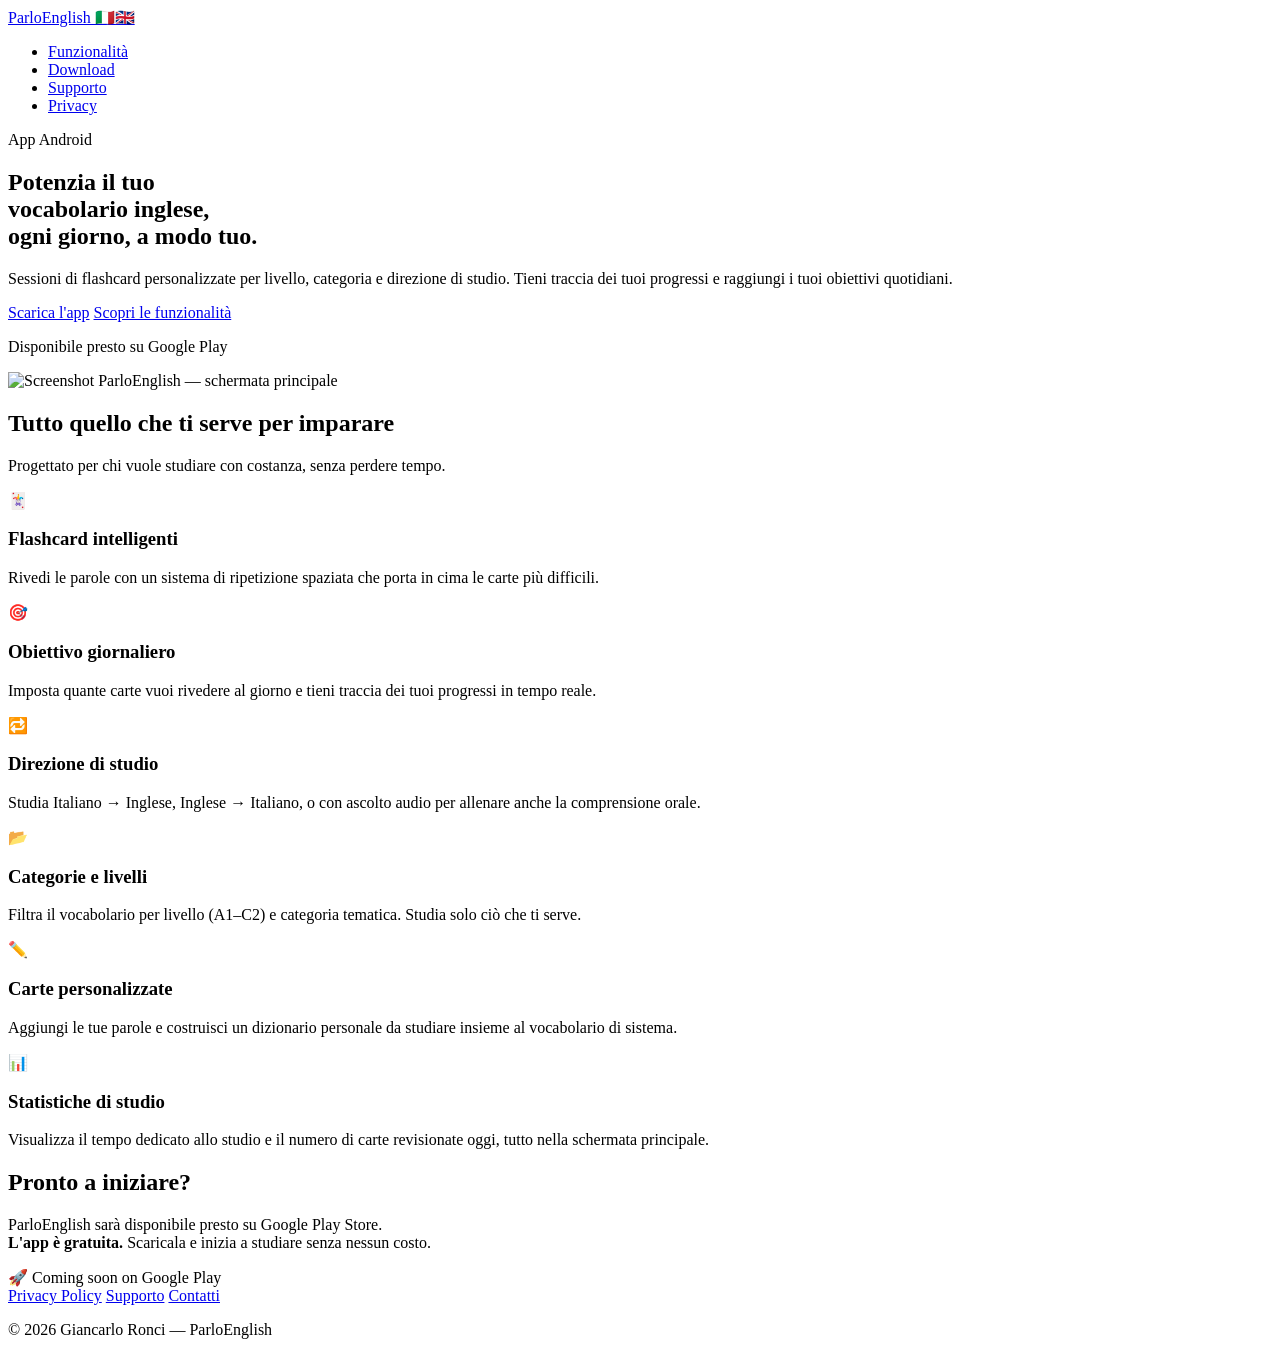
==== index.html @ d61b11ee "2026-06-03.1" ====
<!DOCTYPE html>
<html lang="it">
<head>
  <meta charset="UTF-8" />
  <meta name="viewport" content="width=device-width, initial-scale=1.0" />
  <title>ParloEnglish — Impara l'inglese con le flashcard</title>
  <meta name="description" content="ParloEnglish è l'app per imparare l'inglese con sessioni di flashcard personalizzate. Scegli livello, categorie e direzione di studio." />
  <link rel="stylesheet" href="css/style.css" />
</head>
<body>

  <nav>
    <a class="nav-logo" href="index.html">ParloEnglish 🇮🇹🇬🇧</a>
    <ul class="nav-links">
      <li><a href="#features">Funzionalità</a></li>
      <li><a href="#download">Download</a></li>
      <li><a href="support.html">Supporto</a></li>
      <li><a href="privacy-policy.html">Privacy</a></li>
    </ul>
  </nav>

  <!-- HERO -->
  <section class="hero">
    <div class="hero-text">
      <span class="hero-badge">App Android</span>
      <h1>Potenzia il tuo<br /><span>vocabolario inglese</span>,<br />ogni giorno, a modo tuo.</h1>
      <p>Sessioni di flashcard personalizzate per livello, categoria e direzione di studio. Tieni traccia dei tuoi progressi e raggiungi i tuoi obiettivi quotidiani.</p>
      <div class="hero-buttons">
        <a href="#download" class="btn-primary">Scarica l'app</a>
        <a href="#features" class="btn-secondary">Scopri le funzionalità</a>
      </div>
      <p class="coming-soon-label"><span class="orange-dot"></span>Disponibile presto su Google Play</p>
    </div>
    <div class="hero-image">
      <div class="phone-frame">
        <img src="images/screenshot1.jpg" alt="Screenshot ParloEnglish — schermata principale" />
      </div>
    </div>
  </section>

  <!-- FEATURES -->
  <section class="features" id="features">
    <h2 class="section-title">Tutto quello che ti serve per imparare</h2>
    <p class="section-sub">Progettato per chi vuole studiare con costanza, senza perdere tempo.</p>
    <div class="features-grid">
      <div class="feature-card">
        <div class="feature-icon">🃏</div>
        <h3>Flashcard intelligenti</h3>
        <p>Rivedi le parole con un sistema di ripetizione spaziata che porta in cima le carte più difficili.</p>
      </div>
      <div class="feature-card">
        <div class="feature-icon">🎯</div>
        <h3>Obiettivo giornaliero</h3>
        <p>Imposta quante carte vuoi rivedere al giorno e tieni traccia dei tuoi progressi in tempo reale.</p>
      </div>
      <div class="feature-card">
        <div class="feature-icon">🔁</div>
        <h3>Direzione di studio</h3>
        <p>Studia Italiano → Inglese, Inglese → Italiano, o con ascolto audio per allenare anche la comprensione orale.</p>
      </div>
      <div class="feature-card">
        <div class="feature-icon">📂</div>
        <h3>Categorie e livelli</h3>
        <p>Filtra il vocabolario per livello (A1–C2) e categoria tematica. Studia solo ciò che ti serve.</p>
      </div>
      <div class="feature-card">
        <div class="feature-icon">✏️</div>
        <h3>Carte personalizzate</h3>
        <p>Aggiungi le tue parole e costruisci un dizionario personale da studiare insieme al vocabolario di sistema.</p>
      </div>
      <div class="feature-card">
        <div class="feature-icon">📊</div>
        <h3>Statistiche di studio</h3>
        <p>Visualizza il tempo dedicato allo studio e il numero di carte revisionate oggi, tutto nella schermata principale.</p>
      </div>
    </div>
  </section>

  <!-- DOWNLOAD -->
  <section class="download" id="download">
    <h2>Pronto a iniziare?</h2>
    <p>ParloEnglish sarà disponibile presto su Google Play Store.<br />
    <strong>L'app è gratuita.</strong> Scaricala e inizia a studiare senza nessun costo.</p>
    <span class="coming-soon-badge">🚀 Coming soon on Google Play</span>
  </section>

  <!-- FOOTER -->
  <footer>
    <div class="footer-links">
      <a href="privacy-policy.html">Privacy Policy</a>
      <a href="support.html">Supporto</a>
      <a href="mailto:giancarlo.ronci@gmail.com">Contatti</a>
    </div>
    <p class="footer-copy">© 2026 Giancarlo Ronci — ParloEnglish</p>
  </footer>

</body>
</html>
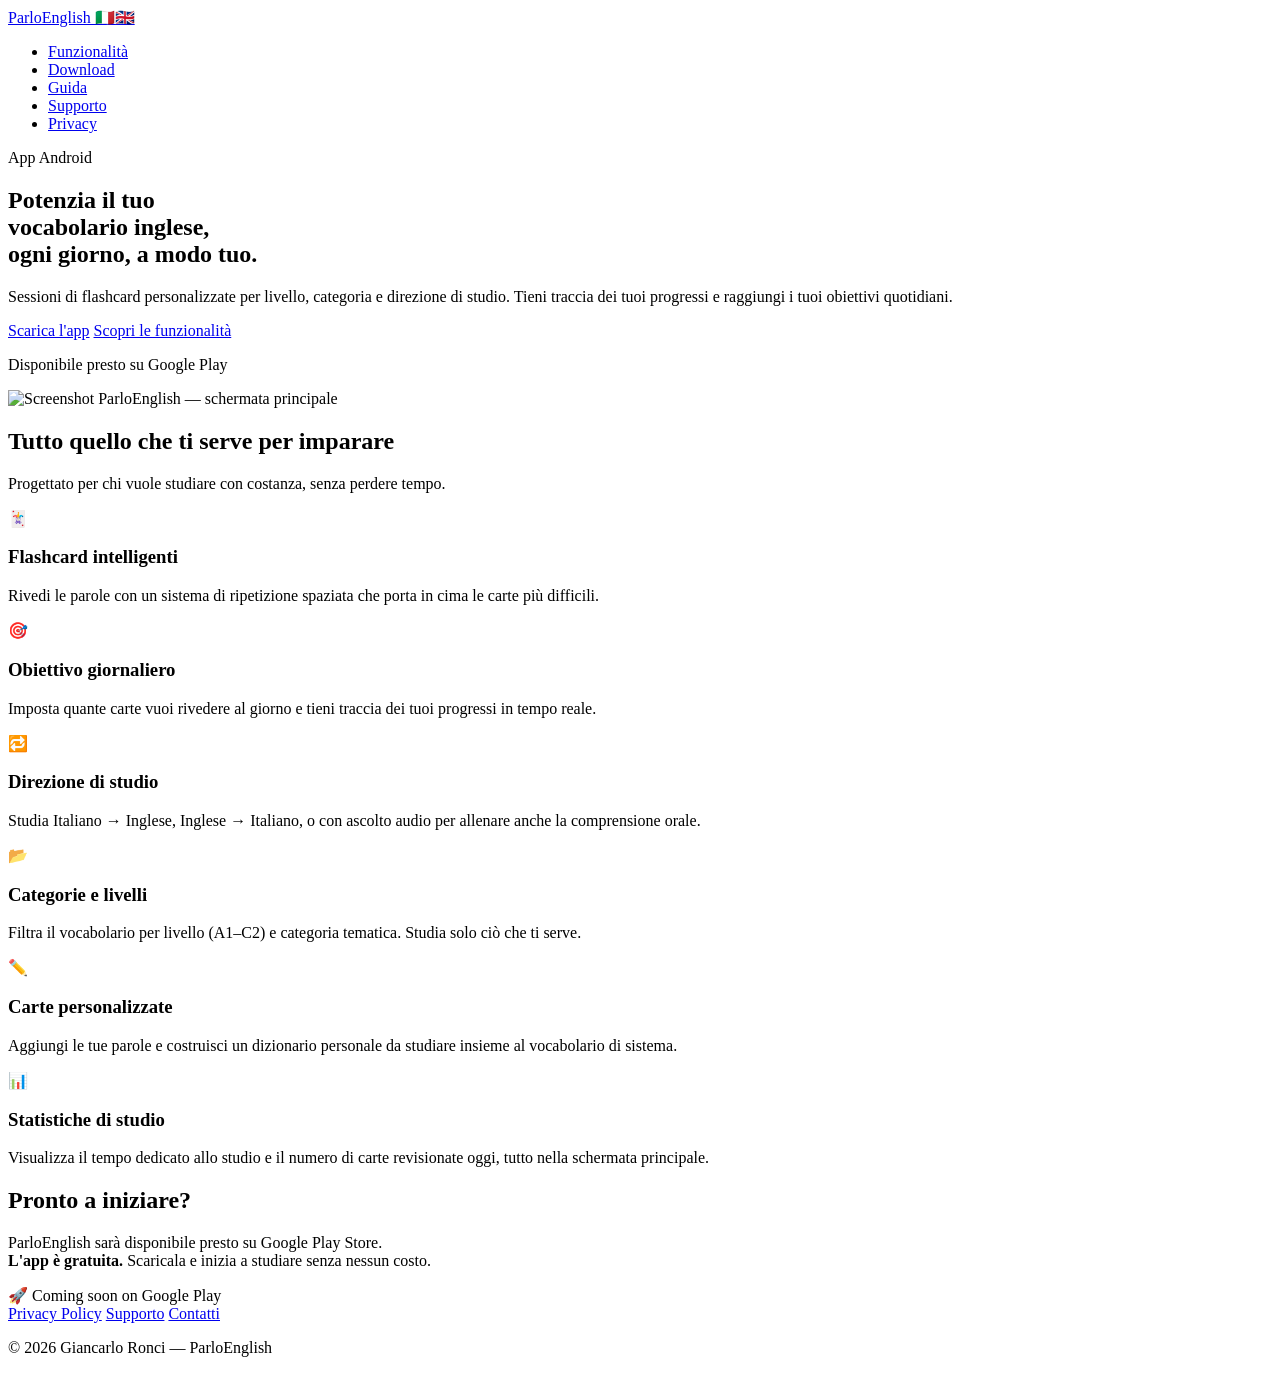
==== commit 086cc001: "2026-06-03.2" ====
--- a/index.html
+++ b/index.html
@@ -14,6 +14,7 @@
     <ul class="nav-links">
       <li><a href="#features">Funzionalità</a></li>
       <li><a href="#download">Download</a></li>
+      <li><a href="guide.html">Guida</a></li>
       <li><a href="support.html">Supporto</a></li>
       <li><a href="privacy-policy.html">Privacy</a></li>
     </ul>
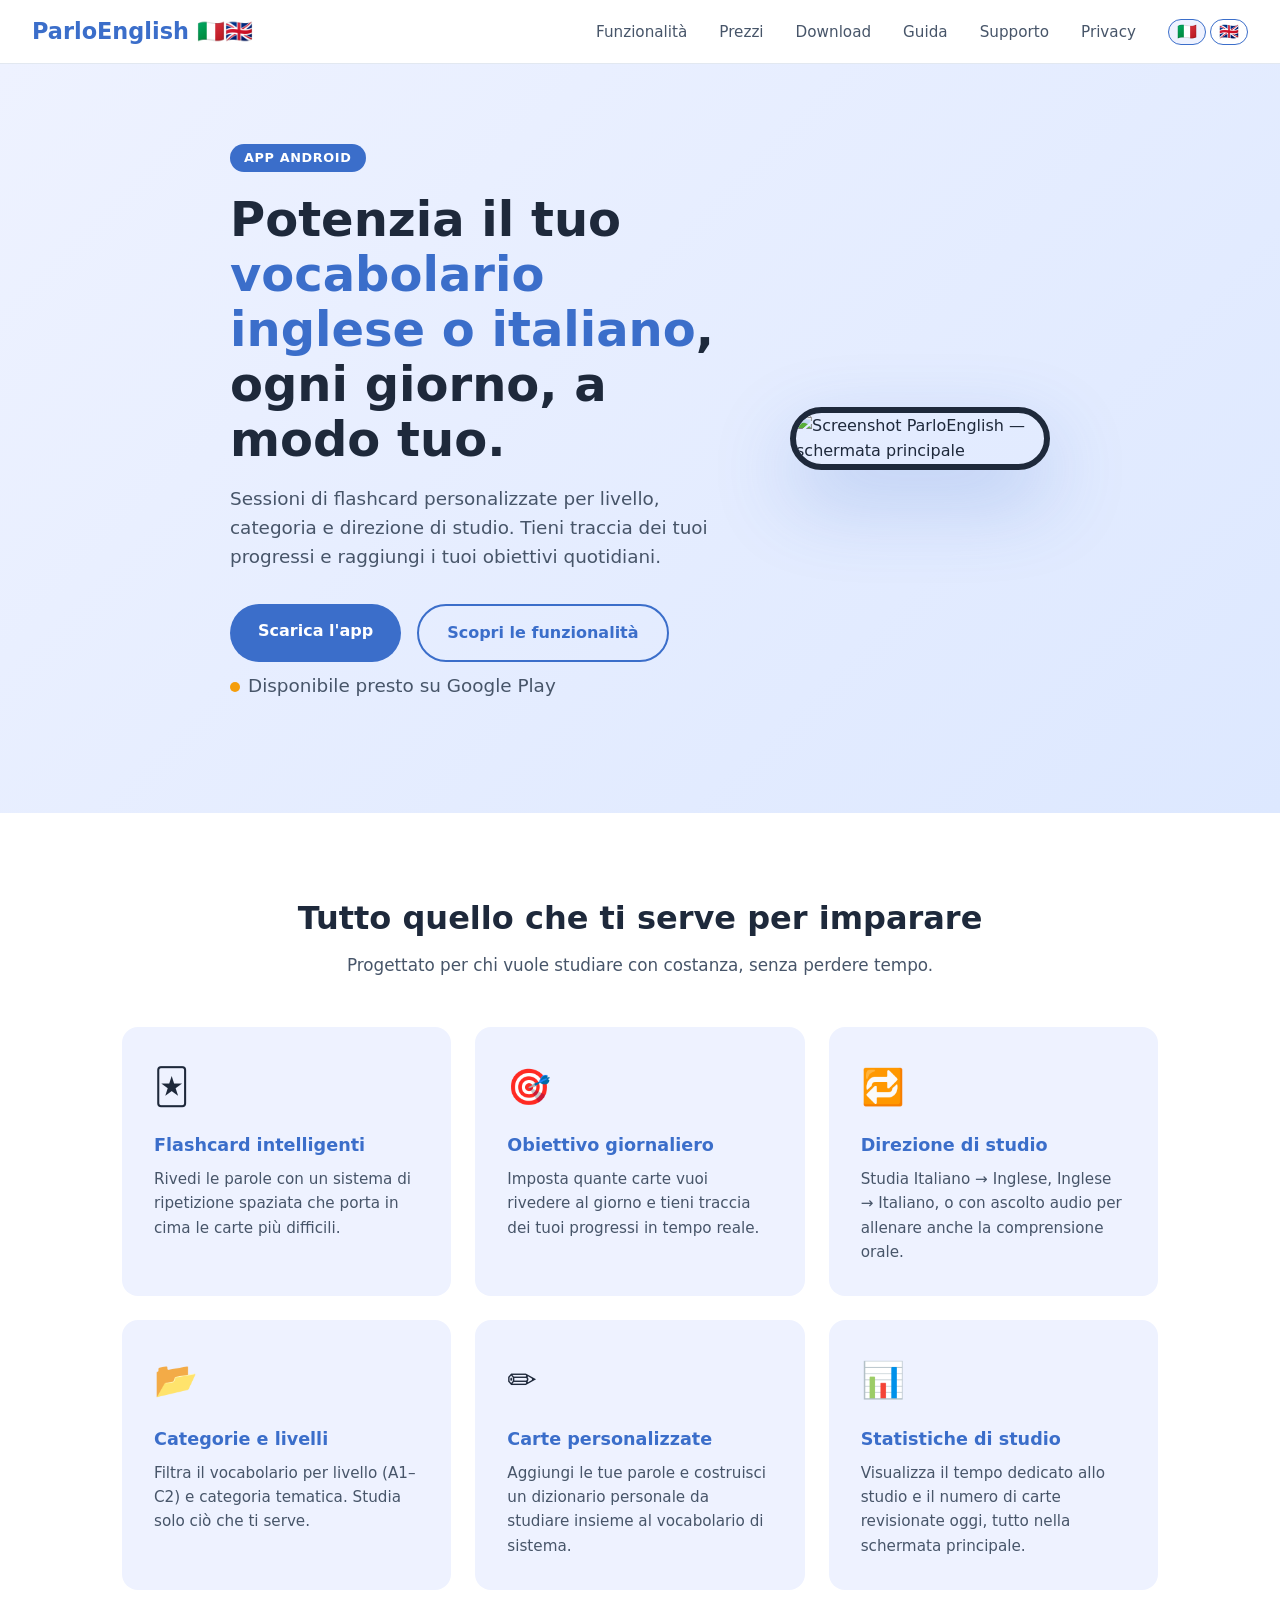
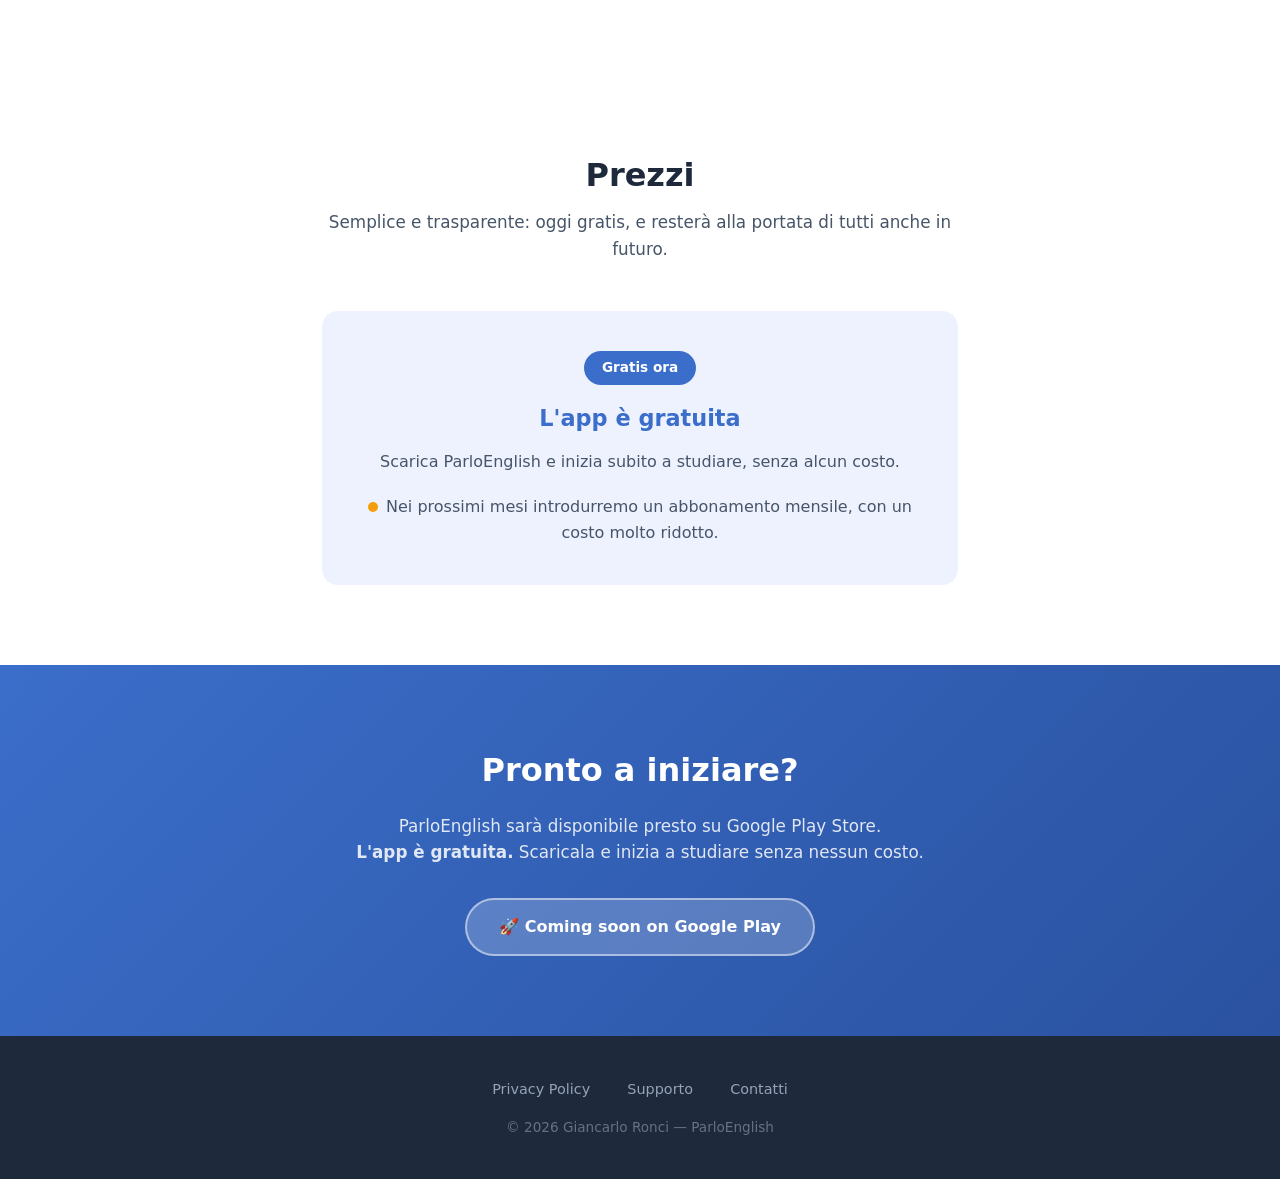
==== commit c42fadcb: "Aggiunge sezione Pricing che annuncia il futuro abbonamento a basso costo Co-Authored-By: Claude Son" ====
--- a/index.html
+++ b/index.html
@@ -1,5 +1,5 @@
 <!DOCTYPE html>
-<html lang="it">
+<html lang="it" data-title-key="index.title" data-meta-key="index.meta">
 <head>
   <meta charset="UTF-8" />
   <meta name="viewport" content="width=device-width, initial-scale=1.0" />
@@ -12,88 +12,106 @@
   <nav>
     <a class="nav-logo" href="index.html">ParloEnglish 🇮🇹🇬🇧</a>
     <ul class="nav-links">
-      <li><a href="#features">Funzionalità</a></li>
-      <li><a href="#download">Download</a></li>
-      <li><a href="guide.html">Guida</a></li>
-      <li><a href="support.html">Supporto</a></li>
-      <li><a href="privacy-policy.html">Privacy</a></li>
+      <li><a href="#features" data-i18n="nav.features">Funzionalità</a></li>
+      <li><a href="#pricing" data-i18n="nav.pricing">Prezzi</a></li>
+      <li><a href="#download" data-i18n="nav.download">Download</a></li>
+      <li><a href="guide.html" data-i18n="nav.guide">Guida</a></li>
+      <li><a href="support.html" data-i18n="nav.support">Supporto</a></li>
+      <li><a href="privacy-policy.html" data-i18n="nav.privacy">Privacy</a></li>
+      <li class="nav-lang">
+        <button class="lang-btn" data-lang="it" onclick="setLang('it')">🇮🇹</button>
+        <button class="lang-btn" data-lang="en" onclick="setLang('en')">🇬🇧</button>
+      </li>
     </ul>
   </nav>
 
   <!-- HERO -->
   <section class="hero">
     <div class="hero-text">
-      <span class="hero-badge">App Android</span>
-      <h1>Potenzia il tuo<br /><span>vocabolario inglese</span>,<br />ogni giorno, a modo tuo.</h1>
-      <p>Sessioni di flashcard personalizzate per livello, categoria e direzione di studio. Tieni traccia dei tuoi progressi e raggiungi i tuoi obiettivi quotidiani.</p>
+      <span class="hero-badge" data-i18n="hero.badge">App Android</span>
+      <h1 data-i18n-html="hero.h1">Potenzia il tuo<br /><span>vocabolario inglese o italiano</span>,<br />ogni giorno, a modo tuo.</h1>
+      <p data-i18n="hero.p">Sessioni di flashcard personalizzate per livello, categoria e direzione di studio. Tieni traccia dei tuoi progressi e raggiungi i tuoi obiettivi quotidiani.</p>
       <div class="hero-buttons">
-        <a href="#download" class="btn-primary">Scarica l'app</a>
-        <a href="#features" class="btn-secondary">Scopri le funzionalità</a>
+        <a href="#download" class="btn-primary" data-i18n="hero.btn.primary">Scarica l'app</a>
+        <a href="#features" class="btn-secondary" data-i18n="hero.btn.secondary">Scopri le funzionalità</a>
       </div>
-      <p class="coming-soon-label"><span class="orange-dot"></span>Disponibile presto su Google Play</p>
+      <p class="coming-soon-label"><span class="orange-dot"></span><span data-i18n="hero.coming-soon">Disponibile presto su Google Play</span></p>
     </div>
     <div class="hero-image">
       <div class="phone-frame">
-        <img src="images/screenshot1.jpg" alt="Screenshot ParloEnglish — schermata principale" />
+        <img src="images/screenshot1.jpg" data-i18n-alt="hero.img.alt" data-i18n-src="hero.img.src" alt="Screenshot ParloEnglish — schermata principale" />
       </div>
     </div>
   </section>
 
   <!-- FEATURES -->
   <section class="features" id="features">
-    <h2 class="section-title">Tutto quello che ti serve per imparare</h2>
-    <p class="section-sub">Progettato per chi vuole studiare con costanza, senza perdere tempo.</p>
+    <h2 class="section-title" data-i18n="features.title">Tutto quello che ti serve per imparare</h2>
+    <p class="section-sub" data-i18n="features.sub">Progettato per chi vuole studiare con costanza, senza perdere tempo.</p>
     <div class="features-grid">
       <div class="feature-card">
         <div class="feature-icon">🃏</div>
-        <h3>Flashcard intelligenti</h3>
-        <p>Rivedi le parole con un sistema di ripetizione spaziata che porta in cima le carte più difficili.</p>
+        <h3 data-i18n="feature.1.h3">Flashcard intelligenti</h3>
+        <p data-i18n="feature.1.p">Rivedi le parole con un sistema di ripetizione spaziata che porta in cima le carte più difficili.</p>
       </div>
       <div class="feature-card">
         <div class="feature-icon">🎯</div>
-        <h3>Obiettivo giornaliero</h3>
-        <p>Imposta quante carte vuoi rivedere al giorno e tieni traccia dei tuoi progressi in tempo reale.</p>
+        <h3 data-i18n="feature.2.h3">Obiettivo giornaliero</h3>
+        <p data-i18n="feature.2.p">Imposta quante carte vuoi rivedere al giorno e tieni traccia dei tuoi progressi in tempo reale.</p>
       </div>
       <div class="feature-card">
         <div class="feature-icon">🔁</div>
-        <h3>Direzione di studio</h3>
-        <p>Studia Italiano → Inglese, Inglese → Italiano, o con ascolto audio per allenare anche la comprensione orale.</p>
+        <h3 data-i18n="feature.3.h3">Direzione di studio</h3>
+        <p data-i18n="feature.3.p">Studia Italiano → Inglese, Inglese → Italiano, o con ascolto audio per allenare anche la comprensione orale.</p>
       </div>
       <div class="feature-card">
         <div class="feature-icon">📂</div>
-        <h3>Categorie e livelli</h3>
-        <p>Filtra il vocabolario per livello (A1–C2) e categoria tematica. Studia solo ciò che ti serve.</p>
+        <h3 data-i18n="feature.4.h3">Categorie e livelli</h3>
+        <p data-i18n="feature.4.p">Filtra il vocabolario per livello (A1–C2) e categoria tematica. Studia solo ciò che ti serve.</p>
       </div>
       <div class="feature-card">
         <div class="feature-icon">✏️</div>
-        <h3>Carte personalizzate</h3>
-        <p>Aggiungi le tue parole e costruisci un dizionario personale da studiare insieme al vocabolario di sistema.</p>
+        <h3 data-i18n="feature.5.h3">Carte personalizzate</h3>
+        <p data-i18n="feature.5.p">Aggiungi le tue parole e costruisci un dizionario personale da studiare insieme al vocabolario di sistema.</p>
       </div>
       <div class="feature-card">
         <div class="feature-icon">📊</div>
-        <h3>Statistiche di studio</h3>
-        <p>Visualizza il tempo dedicato allo studio e il numero di carte revisionate oggi, tutto nella schermata principale.</p>
+        <h3 data-i18n="feature.6.h3">Statistiche di studio</h3>
+        <p data-i18n="feature.6.p">Visualizza il tempo dedicato allo studio e il numero di carte revisionate oggi, tutto nella schermata principale.</p>
       </div>
+    </div>
+  </section>
+
+  <!-- PRICING -->
+  <section class="pricing" id="pricing">
+    <h2 class="section-title" data-i18n="pricing.title">Prezzi</h2>
+    <p class="section-sub" data-i18n="pricing.sub">Semplice e trasparente: oggi gratis, e resterà alla portata di tutti anche in futuro.</p>
+    <div class="pricing-card">
+      <span class="pricing-badge" data-i18n="pricing.badge">Gratis ora</span>
+      <h3 data-i18n="pricing.h3">L'app è gratuita</h3>
+      <p data-i18n="pricing.p1">Scarica ParloEnglish e inizia subito a studiare, senza alcun costo.</p>
+      <p class="pricing-note"><span class="orange-dot"></span><span data-i18n="pricing.p2">Nei prossimi mesi introdurremo un abbonamento mensile, con un costo molto ridotto.</span></p>
     </div>
   </section>
 
   <!-- DOWNLOAD -->
   <section class="download" id="download">
-    <h2>Pronto a iniziare?</h2>
-    <p>ParloEnglish sarà disponibile presto su Google Play Store.<br />
+    <h2 data-i18n="download.h2">Pronto a iniziare?</h2>
+    <p data-i18n-html="download.p">ParloEnglish sarà disponibile presto su Google Play Store.<br />
     <strong>L'app è gratuita.</strong> Scaricala e inizia a studiare senza nessun costo.</p>
-    <span class="coming-soon-badge">🚀 Coming soon on Google Play</span>
+    <span class="coming-soon-badge" data-i18n="download.badge">🚀 Coming soon on Google Play</span>
   </section>
 
   <!-- FOOTER -->
   <footer>
     <div class="footer-links">
       <a href="privacy-policy.html">Privacy Policy</a>
-      <a href="support.html">Supporto</a>
-      <a href="mailto:giancarlo.ronci@gmail.com">Contatti</a>
+      <a href="support.html" data-i18n="footer.support">Supporto</a>
+      <a href="mailto:giancarlo.ronci@gmail.com" data-i18n="footer.contact">Contatti</a>
     </div>
     <p class="footer-copy">© 2026 Giancarlo Ronci — ParloEnglish</p>
   </footer>
 
+  <script src="js/i18n.js"></script>
 </body>
 </html>
--- a/css/style.css
+++ b/css/style.css
@@ -0,0 +1,492 @@
+* {
+  margin: 0;
+  padding: 0;
+  box-sizing: border-box;
+}
+
+:root {
+  --blue-primary: #3B6ECA;
+  --blue-dark: #2A52A0;
+  --blue-light: #EEF2FF;
+  --orange: #F59E0B;
+  --text-dark: #1E293B;
+  --text-mid: #475569;
+  --text-light: #94A3B8;
+  --white: #ffffff;
+  --radius: 16px;
+}
+
+body {
+  font-family: 'Segoe UI', system-ui, -apple-system, sans-serif;
+  color: var(--text-dark);
+  background: var(--white);
+  line-height: 1.6;
+}
+
+/* NAV */
+nav {
+  background: var(--white);
+  border-bottom: 1px solid #E2E8F0;
+  padding: 0 2rem;
+  position: sticky;
+  top: 0;
+  z-index: 100;
+  display: flex;
+  align-items: center;
+  justify-content: space-between;
+  height: 64px;
+}
+
+.nav-logo {
+  font-size: 1.4rem;
+  font-weight: 700;
+  color: var(--blue-primary);
+  text-decoration: none;
+}
+
+.nav-links {
+  display: flex;
+  gap: 2rem;
+  list-style: none;
+}
+
+.nav-links a {
+  text-decoration: none;
+  color: var(--text-mid);
+  font-size: 0.95rem;
+  transition: color 0.2s;
+}
+
+.nav-links a:hover {
+  color: var(--blue-primary);
+}
+
+/* HERO */
+.hero {
+  background: linear-gradient(135deg, var(--blue-light) 0%, #dde8ff 100%);
+  padding: 80px 2rem;
+  display: flex;
+  align-items: center;
+  justify-content: center;
+  gap: 60px;
+  flex-wrap: wrap;
+}
+
+.hero-text {
+  max-width: 500px;
+}
+
+.hero-badge {
+  display: inline-block;
+  background: var(--blue-primary);
+  color: var(--white);
+  font-size: 0.8rem;
+  font-weight: 600;
+  padding: 4px 14px;
+  border-radius: 100px;
+  margin-bottom: 1.2rem;
+  letter-spacing: 0.05em;
+  text-transform: uppercase;
+}
+
+.hero h1 {
+  font-size: 3rem;
+  font-weight: 800;
+  line-height: 1.15;
+  color: var(--text-dark);
+  margin-bottom: 1rem;
+}
+
+.hero h1 span {
+  color: var(--blue-primary);
+}
+
+.hero p {
+  font-size: 1.15rem;
+  color: var(--text-mid);
+  margin-bottom: 2rem;
+}
+
+.hero-buttons {
+  display: flex;
+  gap: 1rem;
+  flex-wrap: wrap;
+}
+
+.btn-primary {
+  background: var(--blue-primary);
+  color: var(--white);
+  padding: 14px 28px;
+  border-radius: 100px;
+  font-size: 1rem;
+  font-weight: 600;
+  text-decoration: none;
+  transition: background 0.2s, transform 0.2s;
+  display: inline-block;
+}
+
+.btn-primary:hover {
+  background: var(--blue-dark);
+  transform: translateY(-2px);
+}
+
+.btn-secondary {
+  background: transparent;
+  color: var(--blue-primary);
+  padding: 14px 28px;
+  border-radius: 100px;
+  font-size: 1rem;
+  font-weight: 600;
+  text-decoration: none;
+  border: 2px solid var(--blue-primary);
+  transition: all 0.2s;
+  display: inline-block;
+}
+
+.btn-secondary:hover {
+  background: var(--blue-primary);
+  color: var(--white);
+}
+
+.coming-soon-label {
+  font-size: 0.8rem;
+  color: var(--text-light);
+  margin-top: 0.6rem;
+}
+
+/* PHONE MOCKUP */
+.hero-image {
+  position: relative;
+}
+
+.phone-frame {
+  width: 260px;
+  border-radius: 40px;
+  box-shadow: 0 30px 80px rgba(59, 110, 202, 0.25);
+  overflow: hidden;
+  border: 6px solid var(--text-dark);
+}
+
+.phone-frame img {
+  width: 100%;
+  display: block;
+}
+
+/* FEATURES */
+.features {
+  padding: 80px 2rem;
+  max-width: 1100px;
+  margin: 0 auto;
+}
+
+.section-title {
+  text-align: center;
+  font-size: 2rem;
+  font-weight: 700;
+  margin-bottom: 0.5rem;
+}
+
+.section-sub {
+  text-align: center;
+  color: var(--text-mid);
+  margin-bottom: 3rem;
+  font-size: 1.05rem;
+}
+
+.features-grid {
+  display: grid;
+  grid-template-columns: repeat(auto-fit, minmax(260px, 1fr));
+  gap: 1.5rem;
+}
+
+.feature-card {
+  background: var(--blue-light);
+  border-radius: var(--radius);
+  padding: 2rem;
+  transition: transform 0.2s, box-shadow 0.2s;
+}
+
+.feature-card:hover {
+  transform: translateY(-4px);
+  box-shadow: 0 10px 30px rgba(59, 110, 202, 0.12);
+}
+
+.feature-icon {
+  font-size: 2.2rem;
+  margin-bottom: 1rem;
+}
+
+.feature-card h3 {
+  font-size: 1.1rem;
+  font-weight: 700;
+  margin-bottom: 0.5rem;
+  color: var(--blue-primary);
+}
+
+.feature-card p {
+  color: var(--text-mid);
+  font-size: 0.95rem;
+}
+
+/* DOWNLOAD */
+.download {
+  background: linear-gradient(135deg, var(--blue-primary), var(--blue-dark));
+  color: var(--white);
+  padding: 80px 2rem;
+  text-align: center;
+}
+
+.download h2 {
+  font-size: 2rem;
+  font-weight: 700;
+  margin-bottom: 1rem;
+}
+
+.download p {
+  opacity: 0.85;
+  margin-bottom: 2rem;
+  font-size: 1.05rem;
+}
+
+.coming-soon-badge {
+  display: inline-block;
+  background: rgba(255,255,255,0.2);
+  border: 2px solid rgba(255,255,255,0.5);
+  color: var(--white);
+  padding: 14px 32px;
+  border-radius: 100px;
+  font-size: 1rem;
+  font-weight: 600;
+}
+
+.orange-dot {
+  display: inline-block;
+  width: 10px;
+  height: 10px;
+  background: var(--orange);
+  border-radius: 50%;
+  margin-right: 8px;
+  animation: pulse 1.5s infinite;
+}
+
+@keyframes pulse {
+  0%, 100% { opacity: 1; }
+  50% { opacity: 0.4; }
+}
+
+/* PRICING */
+.pricing {
+  padding: 80px 2rem;
+  max-width: 700px;
+  margin: 0 auto;
+}
+
+.pricing-card {
+  background: var(--blue-light);
+  border-radius: var(--radius);
+  padding: 2.5rem;
+  text-align: center;
+}
+
+.pricing-badge {
+  display: inline-block;
+  background: var(--blue-primary);
+  color: var(--white);
+  padding: 6px 18px;
+  border-radius: 100px;
+  font-size: 0.85rem;
+  font-weight: 600;
+  margin-bottom: 1rem;
+}
+
+.pricing-card h3 {
+  font-size: 1.4rem;
+  font-weight: 700;
+  color: var(--blue-primary);
+  margin-bottom: 0.75rem;
+}
+
+.pricing-card p {
+  color: var(--text-mid);
+  font-size: 1rem;
+}
+
+.pricing-note {
+  margin-top: 1.25rem;
+  font-size: 0.95rem;
+  color: var(--text-mid);
+}
+
+/* FOOTER */
+footer {
+  background: var(--text-dark);
+  color: var(--text-light);
+  padding: 2.5rem 2rem;
+  text-align: center;
+}
+
+footer a {
+  color: var(--text-light);
+  text-decoration: none;
+  margin: 0 1rem;
+  font-size: 0.9rem;
+  transition: color 0.2s;
+}
+
+footer a:hover {
+  color: var(--white);
+}
+
+.footer-links {
+  margin-bottom: 1rem;
+}
+
+.footer-copy {
+  font-size: 0.85rem;
+  opacity: 0.6;
+}
+
+/* LANGUAGE SWITCHER (nav) */
+.nav-lang {
+  display: flex;
+  gap: 4px;
+  align-items: center;
+}
+
+.nav-lang .lang-btn {
+  padding: 4px 8px;
+  border-radius: 100px;
+  border: 1.5px solid var(--blue-primary);
+  background: transparent;
+  font-size: 1rem;
+  cursor: pointer;
+  transition: background 0.2s;
+  line-height: 1;
+}
+
+.nav-lang .lang-btn.active,
+.nav-lang .lang-btn:hover {
+  background: var(--blue-light);
+}
+
+/* RESPONSIVE */
+@media (max-width: 768px) {
+  .hero {
+    padding: 60px 1.5rem;
+    text-align: center;
+    flex-direction: column;
+  }
+
+  .hero h1 {
+    font-size: 2.2rem;
+  }
+
+  .hero-buttons {
+    justify-content: center;
+  }
+
+  .nav-links {
+    display: none;
+  }
+
+  .phone-frame {
+    width: 220px;
+  }
+}
+
+/* PRIVACY / SUPPORT PAGES */
+.page-header {
+  background: var(--blue-light);
+  padding: 60px 2rem 40px;
+  text-align: center;
+}
+
+.page-header h1 {
+  font-size: 2.2rem;
+  font-weight: 800;
+  color: var(--text-dark);
+}
+
+.page-header p {
+  color: var(--text-mid);
+  margin-top: 0.5rem;
+}
+
+.page-content {
+  max-width: 800px;
+  margin: 0 auto;
+  padding: 60px 2rem;
+}
+
+.page-content h2 {
+  font-size: 1.4rem;
+  font-weight: 700;
+  color: var(--blue-primary);
+  margin-top: 2.5rem;
+  margin-bottom: 0.75rem;
+  padding-bottom: 0.4rem;
+  border-bottom: 2px solid var(--blue-light);
+}
+
+.page-content h3 {
+  font-size: 1.1rem;
+  font-weight: 600;
+  margin-top: 1.5rem;
+  margin-bottom: 0.5rem;
+}
+
+.page-content p, .page-content li {
+  color: var(--text-mid);
+  margin-bottom: 0.75rem;
+}
+
+.page-content ul {
+  padding-left: 1.5rem;
+}
+
+.page-content table {
+  width: 100%;
+  border-collapse: collapse;
+  margin: 1rem 0;
+  font-size: 0.95rem;
+}
+
+.page-content th {
+  background: var(--blue-light);
+  color: var(--blue-primary);
+  font-weight: 600;
+  padding: 10px 14px;
+  text-align: left;
+}
+
+.page-content td {
+  padding: 10px 14px;
+  border-bottom: 1px solid #E2E8F0;
+  color: var(--text-mid);
+}
+
+.lang-toggle {
+  display: flex;
+  gap: 1rem;
+  margin-bottom: 2rem;
+}
+
+.lang-btn {
+  padding: 8px 20px;
+  border-radius: 100px;
+  border: 2px solid var(--blue-primary);
+  background: transparent;
+  color: var(--blue-primary);
+  font-size: 0.9rem;
+  font-weight: 600;
+  cursor: pointer;
+  transition: all 0.2s;
+}
+
+.lang-btn.active, .lang-btn:hover {
+  background: var(--blue-primary);
+  color: var(--white);
+}
+
+.lang-section { display: none; }
+.lang-section.active { display: block; }
